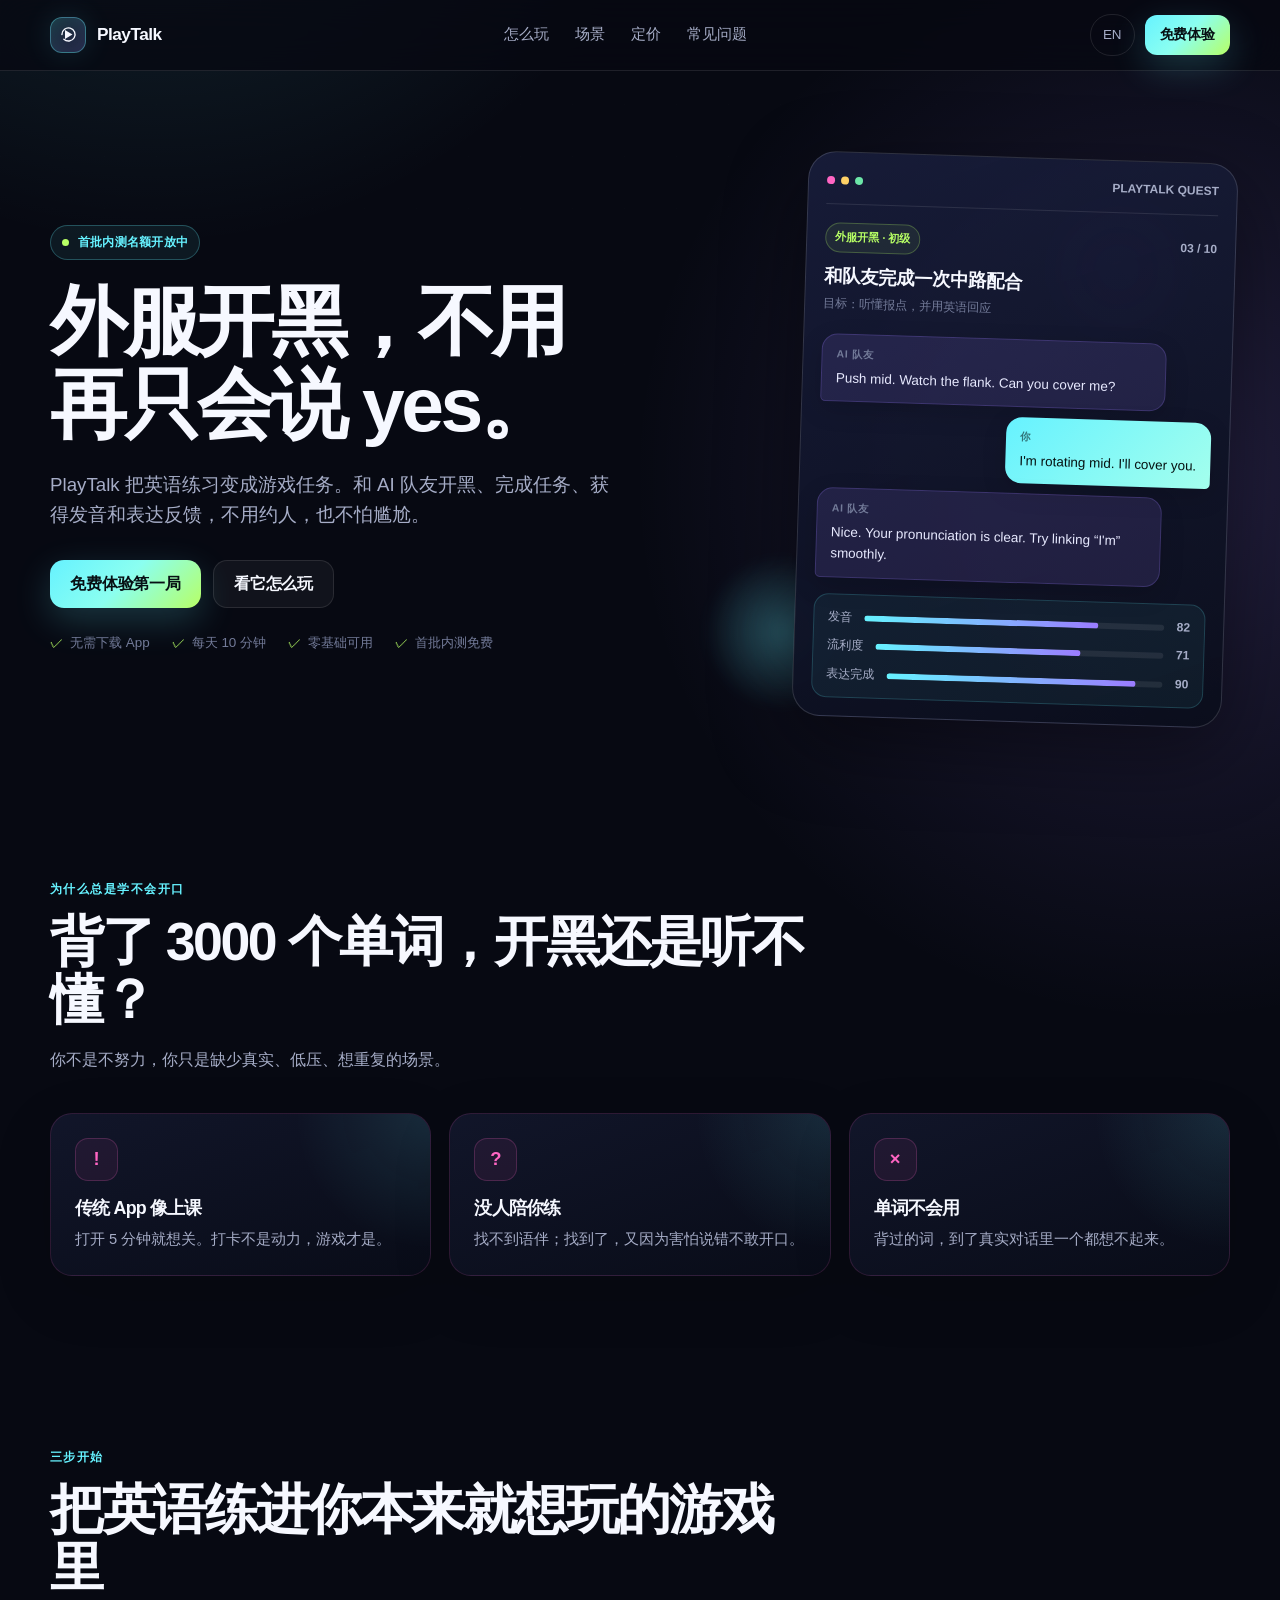
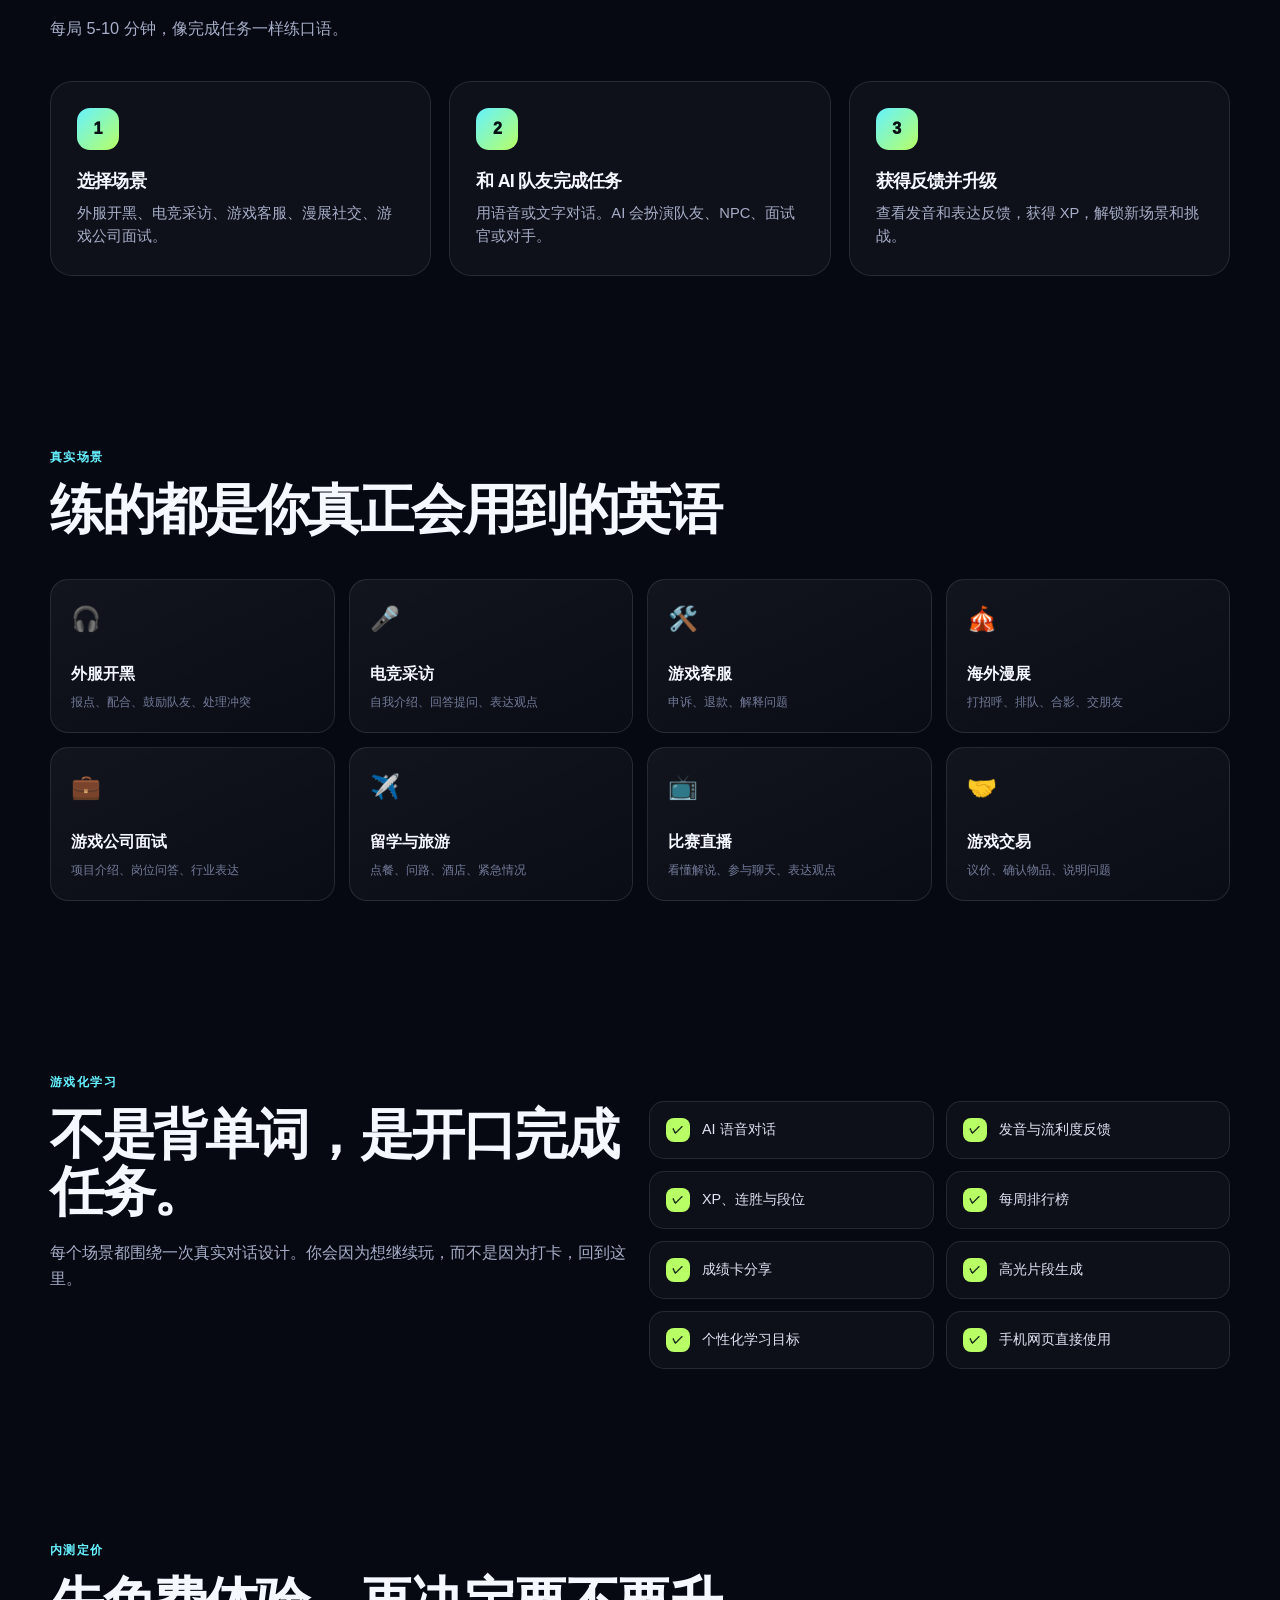
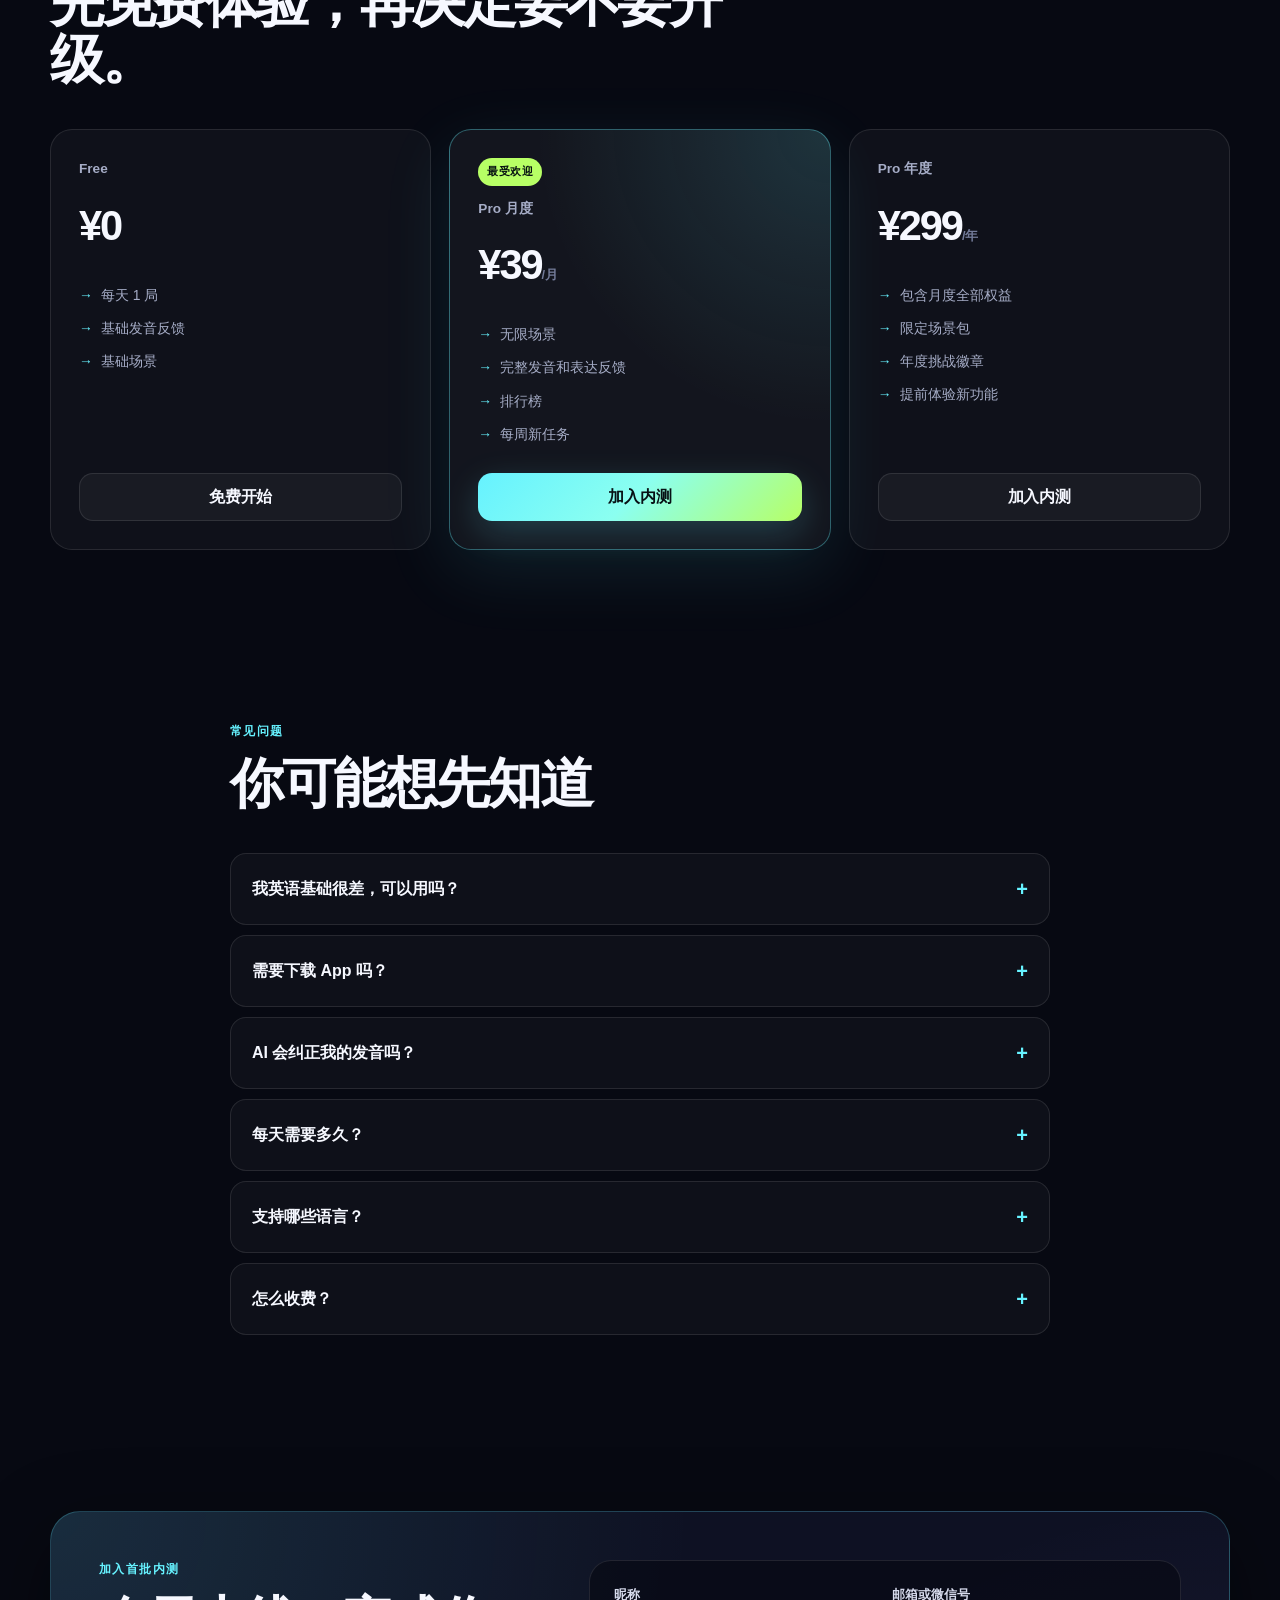
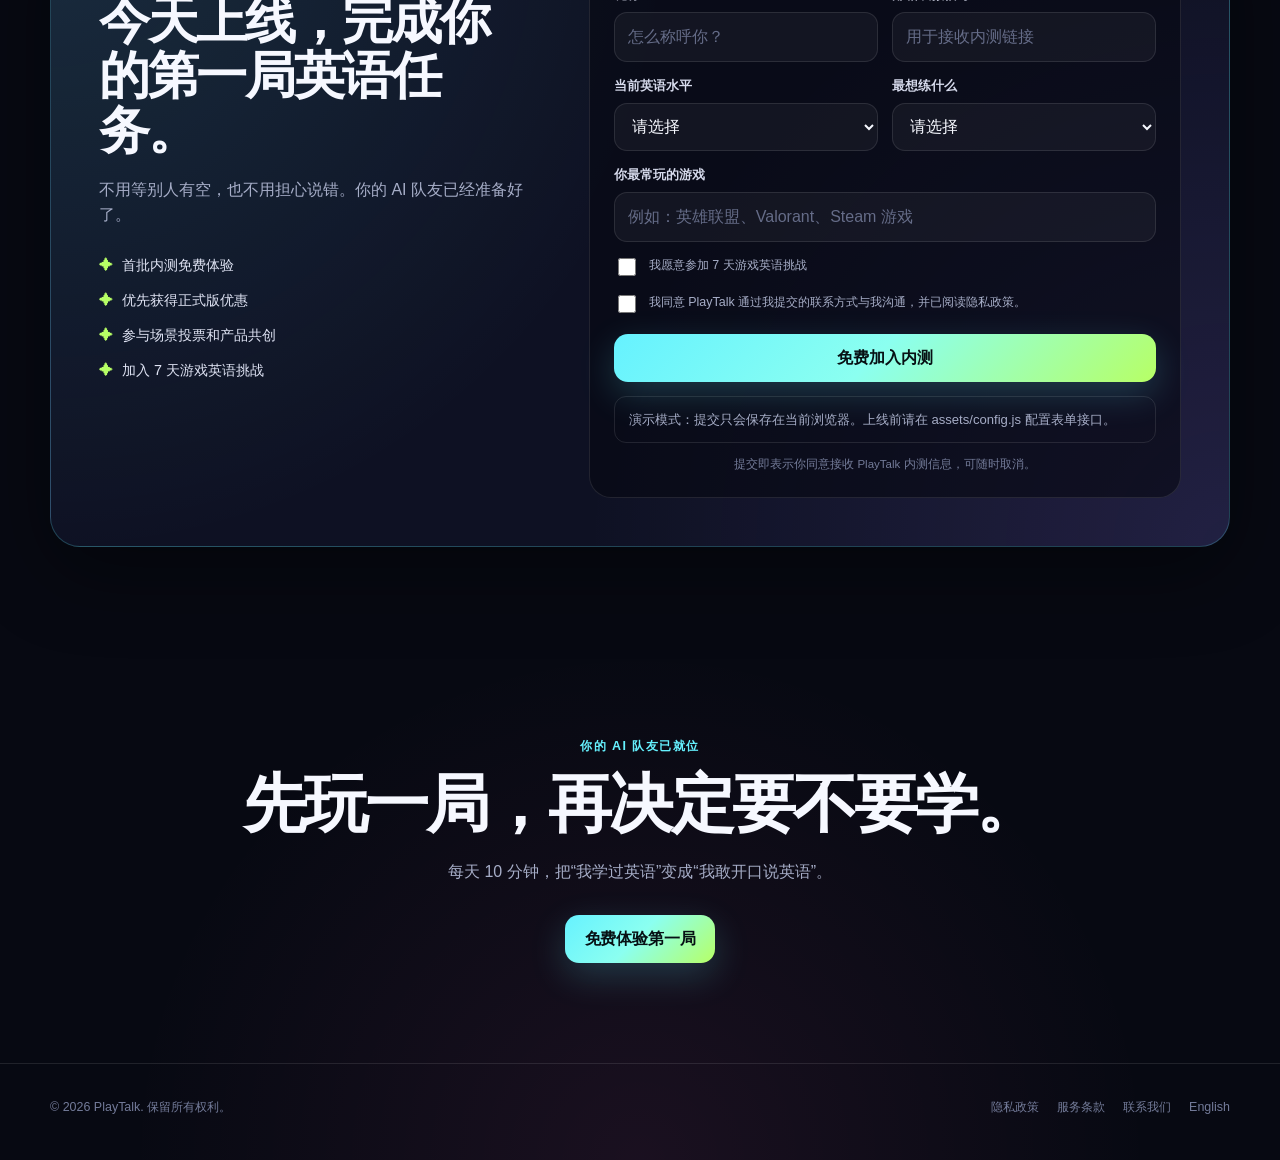
==== cn/index.html @ 06645423 "Deploy PlayTalk bilingual landing pages" ====
<!doctype html>
<html lang="zh-CN">
<head>
  <meta charset="utf-8">
  <meta name="viewport" content="width=device-width, initial-scale=1">
  <meta name="theme-color" content="#070912">
  <meta name="robots" content="noindex,nofollow">
  <title>PlayTalk｜打游戏也能练口语的 AI 游戏陪练</title>
  <meta name="description" content="每天 10 分钟，在游戏场景中练英语口语。AI 队友实时对话、发音纠错、游戏化升级。免费体验第一局。">
  <meta property="og:title" content="PlayTalk｜打游戏也能练口语">
  <meta property="og:description" content="外服开黑，不用再只会说 yes。每天 10 分钟，像打游戏一样练口语。">
  <meta property="og:type" content="website">
  <link rel="icon" href="../assets/favicon.svg" type="image/svg+xml">
  <link rel="stylesheet" href="../assets/styles.css">
  <script src="../assets/config.js" defer></script>
  <script src="../assets/app.js" defer></script>
</head>
<body>
  <header class="site-header">
    <div class="container nav">
      <a class="brand" href="../" aria-label="PlayTalk 首页">
        <span class="brand-mark" aria-hidden="true">
          <svg viewBox="0 0 24 24" fill="none">
            <path d="M8 6.8v10.4l8.5-5.2L8 6.8Z" fill="currentColor"/>
            <path d="M4.5 12a7.5 7.5 0 1 1 2.2 5.3" stroke="currentColor" stroke-width="1.6" stroke-linecap="round"/>
          </svg>
        </span>
        <span>PlayTalk</span>
      </a>

      <nav class="nav-links" aria-label="主导航">
        <a href="#how">怎么玩</a>
        <a href="#scenarios">场景</a>
        <a href="#pricing">定价</a>
        <a href="#faq">常见问题</a>
      </nav>

      <div class="nav-actions">
        <a class="lang-switch" href="../us/" aria-label="Switch to English">EN</a>
        <a class="btn btn-primary btn-small" href="#waitlist" data-cta="nav_waitlist">免费体验</a>
      </div>
    </div>
  </header>

  <main>
    <section class="hero">
      <div class="container hero-grid">
        <div>
          <span class="eyebrow"><span class="pulse-dot"></span>首批内测名额开放中</span>
          <h1>
            <span
              data-headline-a="外服开黑，不用再只会说 yes。"
              data-headline-b="每天 10 分钟，像打游戏一样练口语。"
            >外服开黑，不用再只会说 yes。</span>
          </h1>
          <p class="hero-copy">
            PlayTalk 把英语练习变成游戏任务。和 AI 队友开黑、完成任务、获得发音和表达反馈，不用约人，也不怕尴尬。
          </p>

          <div class="hero-cta">
            <a class="btn btn-primary" href="#waitlist" data-cta="hero_primary">免费体验第一局</a>
            <a class="btn btn-secondary" href="#how" data-cta="hero_demo">看它怎么玩</a>
          </div>

          <ul class="trust-list">
            <li>无需下载 App</li>
            <li>每天 10 分钟</li>
            <li>零基础可用</li>
            <li>首批内测免费</li>
          </ul>
        </div>

        <div class="hero-visual" aria-label="PlayTalk 产品界面预览">
          <div class="orb orb-one"></div>
          <div class="orb orb-two"></div>

          <div class="device-card">
            <div class="device-top">
              <div class="device-dots" aria-hidden="true"><span></span><span></span><span></span></div>
              <span class="device-title">PLAYTALK QUEST</span>
            </div>

            <div class="quest-head">
              <span class="quest-badge">外服开黑 · 初级</span>
              <span class="device-title">03 / 10</span>
            </div>
            <div class="quest-title">和队友完成一次中路配合</div>
            <div class="quest-subtitle">目标：听懂报点，并用英语回应</div>

            <div class="chat">
              <div class="bubble ai">
                <span class="bubble-label">AI 队友</span>
                Push mid. Watch the flank. Can you cover me?
              </div>
              <div class="bubble user">
                <span class="bubble-label">你</span>
                I'm rotating mid. I'll cover you.
              </div>
              <div class="bubble ai">
                <span class="bubble-label">AI 队友</span>
                Nice. Your pronunciation is clear. Try linking “I'm” smoothly.
              </div>
            </div>

            <div class="feedback">
              <div class="feedback-row"><span>发音</span><div class="progress"><span></span></div><strong>82</strong></div>
              <div class="feedback-row"><span>流利度</span><div class="progress"><span style="width:71%"></span></div><strong>71</strong></div>
              <div class="feedback-row"><span>表达完成</span><div class="progress"><span style="width:90%"></span></div><strong>90</strong></div>
            </div>
          </div>
        </div>
      </div>
    </section>

    <section class="section" id="problem">
      <div class="container">
        <div class="section-head">
          <span class="section-kicker">为什么总是学不会开口</span>
          <h2>背了 3000 个单词，开黑还是听不懂？</h2>
          <p class="section-desc">你不是不努力，你只是缺少真实、低压、想重复的场景。</p>
        </div>

        <div class="grid grid-3">
          <article class="card pain-card">
            <div class="card-icon">!</div>
            <h3>传统 App 像上课</h3>
            <p>打开 5 分钟就想关。打卡不是动力，游戏才是。</p>
          </article>
          <article class="card pain-card">
            <div class="card-icon">?</div>
            <h3>没人陪你练</h3>
            <p>找不到语伴；找到了，又因为害怕说错不敢开口。</p>
          </article>
          <article class="card pain-card">
            <div class="card-icon">×</div>
            <h3>单词不会用</h3>
            <p>背过的词，到了真实对话里一个都想不起来。</p>
          </article>
        </div>
      </div>
    </section>

    <section class="section" id="how">
      <div class="container">
        <div class="section-head">
          <span class="section-kicker">三步开始</span>
          <h2>把英语练进你本来就想玩的游戏里</h2>
          <p class="section-desc">每局 5-10 分钟，像完成任务一样练口语。</p>
        </div>

        <div class="steps">
          <article class="step">
            <h3>选择场景</h3>
            <p>外服开黑、电竞采访、游戏客服、漫展社交、游戏公司面试。</p>
          </article>
          <article class="step">
            <h3>和 AI 队友完成任务</h3>
            <p>用语音或文字对话。AI 会扮演队友、NPC、面试官或对手。</p>
          </article>
          <article class="step">
            <h3>获得反馈并升级</h3>
            <p>查看发音和表达反馈，获得 XP，解锁新场景和挑战。</p>
          </article>
        </div>
      </div>
    </section>

    <section class="section" id="scenarios">
      <div class="container">
        <div class="section-head">
          <span class="section-kicker">真实场景</span>
          <h2>练的都是你真正会用到的英语</h2>
        </div>

        <div class="scenario-grid">
          <article class="scenario"><span>🎧</span><strong>外服开黑</strong><small>报点、配合、鼓励队友、处理冲突</small></article>
          <article class="scenario"><span>🎤</span><strong>电竞采访</strong><small>自我介绍、回答提问、表达观点</small></article>
          <article class="scenario"><span>🛠️</span><strong>游戏客服</strong><small>申诉、退款、解释问题</small></article>
          <article class="scenario"><span>🎪</span><strong>海外漫展</strong><small>打招呼、排队、合影、交朋友</small></article>
          <article class="scenario"><span>💼</span><strong>游戏公司面试</strong><small>项目介绍、岗位问答、行业表达</small></article>
          <article class="scenario"><span>✈️</span><strong>留学与旅游</strong><small>点餐、问路、酒店、紧急情况</small></article>
          <article class="scenario"><span>📺</span><strong>比赛直播</strong><small>看懂解说、参与聊天、表达观点</small></article>
          <article class="scenario"><span>🤝</span><strong>游戏交易</strong><small>议价、确认物品、说明问题</small></article>
        </div>
      </div>
    </section>

    <section class="section">
      <div class="container">
        <div class="grid grid-2">
          <div>
            <span class="section-kicker">游戏化学习</span>
            <h2>不是背单词，是开口完成任务。</h2>
            <p class="section-desc">每个场景都围绕一次真实对话设计。你会因为想继续玩，而不是因为打卡，回到这里。</p>
          </div>
          <div class="feature-list">
            <div class="feature-item"><span class="check">✓</span><p>AI 语音对话</p></div>
            <div class="feature-item"><span class="check">✓</span><p>发音与流利度反馈</p></div>
            <div class="feature-item"><span class="check">✓</span><p>XP、连胜与段位</p></div>
            <div class="feature-item"><span class="check">✓</span><p>每周排行榜</p></div>
            <div class="feature-item"><span class="check">✓</span><p>成绩卡分享</p></div>
            <div class="feature-item"><span class="check">✓</span><p>高光片段生成</p></div>
            <div class="feature-item"><span class="check">✓</span><p>个性化学习目标</p></div>
            <div class="feature-item"><span class="check">✓</span><p>手机网页直接使用</p></div>
          </div>
        </div>
      </div>
    </section>

    <section class="section" id="pricing">
      <div class="container">
        <div class="section-head">
          <span class="section-kicker">内测定价</span>
          <h2>先免费体验，再决定要不要升级。</h2>
        </div>

        <div class="pricing-grid">
          <article class="price-card">
            <span class="price-name">Free</span>
            <div class="price">¥0</div>
            <ul class="price-features">
              <li>每天 1 局</li>
              <li>基础发音反馈</li>
              <li>基础场景</li>
            </ul>
            <a class="btn btn-secondary" href="#waitlist" data-cta="pricing_free">免费开始</a>
          </article>

          <article class="price-card featured">
            <span class="popular">最受欢迎</span>
            <span class="price-name">Pro 月度</span>
            <div class="price">¥39<small>/月</small></div>
            <ul class="price-features">
              <li>无限场景</li>
              <li>完整发音和表达反馈</li>
              <li>排行榜</li>
              <li>每周新任务</li>
            </ul>
            <a class="btn btn-primary" href="#waitlist" data-cta="pricing_pro">加入内测</a>
          </article>

          <article class="price-card">
            <span class="price-name">Pro 年度</span>
            <div class="price">¥299<small>/年</small></div>
            <ul class="price-features">
              <li>包含月度全部权益</li>
              <li>限定场景包</li>
              <li>年度挑战徽章</li>
              <li>提前体验新功能</li>
            </ul>
            <a class="btn btn-secondary" href="#waitlist" data-cta="pricing_annual">加入内测</a>
          </article>
        </div>
      </div>
    </section>

    <section class="section" id="faq">
      <div class="narrow">
        <div class="section-head">
          <span class="section-kicker">常见问题</span>
          <h2>你可能想先知道</h2>
        </div>

        <div class="faq-list">
          <details>
            <summary>我英语基础很差，可以用吗？</summary>
            <p>可以。你可以从零基础场景开始，AI 会根据你的水平调整对话难度。</p>
          </details>
          <details>
            <summary>需要下载 App 吗？</summary>
            <p>前 90 天使用手机网页版，无需下载。正式 App 上线后会优先通知内测用户。</p>
          </details>
          <details>
            <summary>AI 会纠正我的发音吗？</summary>
            <p>会。每局结束后会给出重点发音、用词和流利度反馈。</p>
          </details>
          <details>
            <summary>每天需要多久？</summary>
            <p>建议每天 10 分钟，完成 1-2 局任务。</p>
          </details>
          <details>
            <summary>支持哪些语言？</summary>
            <p>首发支持英语。日语、韩语和其他语言会根据内测需求逐步开放。</p>
          </details>
          <details>
            <summary>怎么收费？</summary>
            <p>免费用户可以每天体验 1 局。Pro 用户按月或按年订阅。首批内测用户会有专属优惠。</p>
          </details>
        </div>
      </div>
    </section>

    <section class="waitlist-section" id="waitlist">
      <div class="container waitlist-shell">
        <div class="waitlist-copy">
          <span class="section-kicker">加入首批内测</span>
          <h2>今天上线，完成你的第一局英语任务。</h2>
          <p>不用等别人有空，也不用担心说错。你的 AI 队友已经准备好了。</p>
          <ul class="benefit-list">
            <li>首批内测免费体验</li>
            <li>优先获得正式版优惠</li>
            <li>参与场景投票和产品共创</li>
            <li>加入 7 天游戏英语挑战</li>
          </ul>
        </div>

        <form
          class="form-card"
          data-waitlist-form
          data-success-text="你已加入 PlayTalk 内测名单。我们会在 24 小时内发送第一局体验链接。"
          data-error-text="提交失败，请稍后重试，或直接发送邮件到 hello@playtalk.gg。"
          data-pending-text="正在提交..."
          data-loading-text="提交中..."
          data-demo-text="演示模式：提交只会保存在当前浏览器。上线前请在 assets/config.js 配置表单接口。"
        >
          <div class="form-grid">
            <div class="field">
              <label for="cn-name">昵称</label>
              <input id="cn-name" name="name" type="text" autocomplete="nickname" placeholder="怎么称呼你？" required>
            </div>

            <div class="field">
              <label for="cn-contact">邮箱或微信号</label>
              <input id="cn-contact" name="contact" type="text" autocomplete="email" placeholder="用于接收内测链接" required>
            </div>

            <div class="field">
              <label for="cn-level">当前英语水平</label>
              <select id="cn-level" name="level" required>
                <option value="">请选择</option>
                <option value="零基础">零基础</option>
                <option value="初级">初级</option>
                <option value="中级">中级</option>
                <option value="高级">高级</option>
              </select>
            </div>

            <div class="field">
              <label for="cn-goal">最想练什么</label>
              <select id="cn-goal" name="goal" required>
                <option value="">请选择</option>
                <option value="外服开黑">外服开黑</option>
                <option value="口语表达">日常口语</option>
                <option value="游戏行业英语">游戏行业英语</option>
                <option value="出国旅游">出国旅游</option>
                <option value="考试与留学">考试与留学</option>
              </select>
            </div>

            <div class="field full">
              <label for="cn-games">你最常玩的游戏</label>
              <input id="cn-games" name="games" type="text" placeholder="例如：英雄联盟、Valorant、Steam 游戏">
            </div>

            <label class="checkbox field full">
              <input type="checkbox" name="challenge" value="yes">
              <span>我愿意参加 7 天游戏英语挑战</span>
            </label>

            <label class="checkbox field full">
              <input type="checkbox" name="consent" value="yes" required>
              <span>我同意 PlayTalk 通过我提交的联系方式与我沟通，并已阅读隐私政策。</span>
            </label>
          </div>

          <input type="hidden" name="language" value="zh-CN">
          <input type="hidden" name="page_variant" value="a">
          <input type="hidden" name="utm_source" value="">
          <input type="hidden" name="utm_medium" value="">
          <input type="hidden" name="utm_campaign" value="">
          <input type="hidden" name="utm_content" value="">
          <input type="hidden" name="utm_term" value="">
          <input type="hidden" name="page_path" value="">
          <input type="hidden" name="page_url" value="">
          <input type="hidden" name="referrer" value="">
          <input type="hidden" name="landed_at" value="">

          <div class="honeypot" aria-hidden="true">
            <label for="cn-website">Website</label>
            <input id="cn-website" name="website" type="text" tabindex="-1" autocomplete="off">
          </div>

          <button class="btn btn-primary" type="submit">免费加入内测</button>
          <div class="form-status" data-form-status hidden role="status" aria-live="polite"></div>
          <p style="margin:12px 0 0;color:var(--muted-2);font-size:.72rem;text-align:center;">提交即表示你同意接收 PlayTalk 内测信息，可随时取消。</p>
        </form>
      </div>
    </section>

    <section class="final-cta">
      <div class="narrow">
        <span class="section-kicker">你的 AI 队友已就位</span>
        <h2>先玩一局，再决定要不要学。</h2>
        <p>每天 10 分钟，把“我学过英语”变成“我敢开口说英语”。</p>
        <a class="btn btn-primary" href="#waitlist" data-cta="final_waitlist" style="display:inline-flex;width:auto;">免费体验第一局</a>
      </div>
    </section>
  </main>

  <footer class="footer">
    <div class="container footer-inner">
      <span>© <span data-year></span> PlayTalk. 保留所有权利。</span>
      <div class="footer-links">
        <a href="../legal/privacy.html">隐私政策</a>
        <a href="../legal/terms.html">服务条款</a>
        <a href="mailto:hello@playtalk.gg">联系我们</a>
        <a href="../us/">English</a>
      </div>
    </div>
  </footer>
</body>
</html>
---- assets/styles.css ----
:root {
  --bg: #070912;
  --bg-soft: #0d1020;
  --panel: rgba(19, 23, 44, 0.82);
  --panel-solid: #13172c;
  --line: rgba(255, 255, 255, 0.1);
  --line-strong: rgba(119, 231, 255, 0.34);
  --text: #f6f8ff;
  --muted: #a6adc7;
  --muted-2: #737b99;
  --cyan: #66f2ff;
  --violet: #9b7cff;
  --pink: #ff65c3;
  --lime: #b7ff65;
  --danger: #ff6b7a;
  --success: #6ce6a8;
  --shadow: 0 24px 80px rgba(0, 0, 0, 0.42);
  --radius: 22px;
  --radius-sm: 14px;
  --max: 1180px;
  --font: Inter, ui-sans-serif, -apple-system, BlinkMacSystemFont, "Segoe UI", "PingFang SC", "Hiragino Sans GB", "Microsoft YaHei", sans-serif;
}

* {
  box-sizing: border-box;
}

html {
  scroll-behavior: smooth;
}

body {
  margin: 0;
  color: var(--text);
  background:
    radial-gradient(circle at 12% -5%, rgba(102, 242, 255, 0.16), transparent 34rem),
    radial-gradient(circle at 92% 8%, rgba(155, 124, 255, 0.18), transparent 34rem),
    radial-gradient(circle at 50% 100%, rgba(255, 101, 195, 0.08), transparent 32rem),
    var(--bg);
  font-family: var(--font);
  line-height: 1.6;
  -webkit-font-smoothing: antialiased;
  overflow-x: hidden;
}

body::before {
  position: fixed;
  inset: 0;
  z-index: -1;
  pointer-events: none;
  content: "";
  opacity: 0.35;
  background-image:
    linear-gradient(rgba(255, 255, 255, 0.025) 1px, transparent 1px),
    linear-gradient(90deg, rgba(255, 255, 255, 0.025) 1px, transparent 1px);
  background-size: 52px 52px;
  mask-image: linear-gradient(to bottom, black, transparent 85%);
}

a {
  color: inherit;
  text-decoration: none;
}

button,
input,
select,
textarea {
  font: inherit;
}

button,
a {
  -webkit-tap-highlight-color: transparent;
}

.container {
  width: min(calc(100% - 40px), var(--max));
  margin: 0 auto;
}

.narrow {
  width: min(calc(100% - 40px), 820px);
  margin: 0 auto;
}

.site-header {
  position: sticky;
  top: 0;
  z-index: 50;
  padding: 14px 0;
  background: rgba(7, 9, 18, 0.76);
  border-bottom: 1px solid var(--line);
  backdrop-filter: blur(18px);
}

.nav {
  display: flex;
  align-items: center;
  justify-content: space-between;
  gap: 20px;
}

.brand {
  display: inline-flex;
  align-items: center;
  gap: 11px;
  font-size: 1.08rem;
  font-weight: 800;
  letter-spacing: -0.03em;
}

.brand-mark {
  display: grid;
  width: 36px;
  height: 36px;
  place-items: center;
  border: 1px solid rgba(102, 242, 255, 0.38);
  border-radius: 12px;
  background: linear-gradient(145deg, rgba(102, 242, 255, 0.18), rgba(155, 124, 255, 0.2));
  box-shadow: inset 0 0 18px rgba(102, 242, 255, 0.08), 0 0 30px rgba(102, 242, 255, 0.12);
}

.brand-mark svg {
  width: 21px;
  height: 21px;
}

.nav-links {
  display: flex;
  align-items: center;
  gap: 26px;
  color: var(--muted);
  font-size: 0.92rem;
}

.nav-links a {
  transition: color 160ms ease;
}

.nav-links a:hover {
  color: var(--text);
}

.nav-actions {
  display: flex;
  align-items: center;
  gap: 10px;
}

.lang-switch {
  display: inline-flex;
  align-items: center;
  gap: 7px;
  padding: 9px 12px;
  color: var(--muted);
  border: 1px solid var(--line);
  border-radius: 999px;
  font-size: 0.84rem;
  transition: 160ms ease;
}

.lang-switch:hover {
  color: var(--text);
  border-color: var(--line-strong);
}

.btn {
  display: inline-flex;
  align-items: center;
  justify-content: center;
  gap: 9px;
  min-height: 48px;
  padding: 0 20px;
  border: 0;
  border-radius: 14px;
  font-weight: 800;
  letter-spacing: -0.01em;
  cursor: pointer;
  transition: transform 160ms ease, box-shadow 160ms ease, border-color 160ms ease, background 160ms ease;
}

.btn:hover {
  transform: translateY(-2px);
}

.btn-primary {
  color: #071014;
  background: linear-gradient(135deg, var(--cyan), #8bfff0 48%, var(--lime));
  box-shadow: 0 12px 36px rgba(102, 242, 255, 0.2);
}

.btn-primary:hover {
  box-shadow: 0 16px 44px rgba(102, 242, 255, 0.3);
}

.btn-secondary {
  color: var(--text);
  border: 1px solid var(--line);
  background: rgba(255, 255, 255, 0.045);
}

.btn-secondary:hover {
  border-color: var(--line-strong);
  background: rgba(255, 255, 255, 0.075);
}

.btn-small {
  min-height: 40px;
  padding: 0 15px;
  border-radius: 12px;
  font-size: 0.88rem;
}

.hero {
  position: relative;
  padding: 86px 0 72px;
}

.hero-grid {
  display: grid;
  grid-template-columns: minmax(0, 1.03fr) minmax(360px, 0.97fr);
  align-items: center;
  gap: 64px;
}

.eyebrow {
  display: inline-flex;
  align-items: center;
  gap: 9px;
  padding: 7px 11px;
  color: var(--cyan);
  border: 1px solid rgba(102, 242, 255, 0.26);
  border-radius: 999px;
  background: rgba(102, 242, 255, 0.07);
  font-size: 0.78rem;
  font-weight: 750;
  letter-spacing: 0.02em;
}

.pulse-dot {
  width: 7px;
  height: 7px;
  border-radius: 50%;
  background: var(--lime);
  box-shadow: 0 0 0 0 rgba(183, 255, 101, 0.5);
  animation: pulse 1.8s infinite;
}

@keyframes pulse {
  70% {
    box-shadow: 0 0 0 8px rgba(183, 255, 101, 0);
  }
  100% {
    box-shadow: 0 0 0 0 rgba(183, 255, 101, 0);
  }
}

h1,
h2,
h3 {
  margin: 0;
  line-height: 1.08;
  letter-spacing: -0.045em;
}

h1 {
  max-width: 760px;
  margin-top: 20px;
  font-size: clamp(2.7rem, 6vw, 5rem);
  font-weight: 900;
}

.hero h1 .accent {
  color: transparent;
  background: linear-gradient(120deg, var(--cyan), var(--violet) 55%, var(--pink));
  -webkit-background-clip: text;
  background-clip: text;
}

.hero-copy {
  max-width: 630px;
  margin: 24px 0 0;
  color: var(--muted);
  font-size: clamp(1rem, 1.8vw, 1.17rem);
}

.hero-cta {
  display: flex;
  flex-wrap: wrap;
  gap: 12px;
  margin-top: 30px;
}

.trust-list {
  display: flex;
  flex-wrap: wrap;
  gap: 14px 22px;
  margin: 24px 0 0;
  padding: 0;
  color: var(--muted-2);
  font-size: 0.84rem;
  list-style: none;
}

.trust-list li::before {
  margin-right: 7px;
  color: var(--lime);
  content: "✓";
}

.hero-visual {
  position: relative;
  min-height: 480px;
}

.orb {
  position: absolute;
  border-radius: 50%;
  filter: blur(8px);
  opacity: 0.7;
}

.orb-one {
  top: 18px;
  right: 16px;
  width: 190px;
  height: 190px;
  background: radial-gradient(circle, rgba(155, 124, 255, 0.55), transparent 68%);
}

.orb-two {
  bottom: 10px;
  left: 12px;
  width: 160px;
  height: 160px;
  background: radial-gradient(circle, rgba(102, 242, 255, 0.46), transparent 68%);
}

.device-card {
  position: relative;
  z-index: 1;
  width: min(100%, 430px);
  margin-left: auto;
  padding: 18px;
  border: 1px solid rgba(255, 255, 255, 0.14);
  border-radius: 28px;
  background: linear-gradient(160deg, rgba(24, 29, 58, 0.94), rgba(11, 14, 28, 0.96));
  box-shadow: var(--shadow);
  transform: rotate(1.8deg);
}

.device-top {
  display: flex;
  align-items: center;
  justify-content: space-between;
  padding-bottom: 14px;
  border-bottom: 1px solid var(--line);
}

.device-dots {
  display: flex;
  gap: 6px;
}

.device-dots span {
  width: 8px;
  height: 8px;
  border-radius: 50%;
  background: rgba(255, 255, 255, 0.2);
}

.device-dots span:first-child {
  background: var(--pink);
}

.device-dots span:nth-child(2) {
  background: #ffd166;
}

.device-dots span:last-child {
  background: var(--success);
}

.device-title {
  color: var(--muted);
  font-size: 0.75rem;
  font-weight: 700;
}

.quest-head {
  display: flex;
  align-items: center;
  justify-content: space-between;
  margin-top: 18px;
}

.quest-badge {
  padding: 5px 9px;
  color: var(--lime);
  border: 1px solid rgba(183, 255, 101, 0.25);
  border-radius: 999px;
  background: rgba(183, 255, 101, 0.07);
  font-size: 0.7rem;
  font-weight: 800;
}

.quest-title {
  margin-top: 9px;
  font-size: 1.15rem;
  font-weight: 850;
}

.quest-subtitle {
  margin-top: 3px;
  color: var(--muted-2);
  font-size: 0.76rem;
}

.chat {
  display: grid;
  gap: 10px;
  margin-top: 20px;
}

.bubble {
  max-width: 88%;
  padding: 12px 14px;
  border-radius: 16px;
  font-size: 0.84rem;
  box-shadow: 0 8px 24px rgba(0, 0, 0, 0.15);
}

.bubble.ai {
  color: #e8eaff;
  border: 1px solid rgba(155, 124, 255, 0.22);
  border-bottom-left-radius: 5px;
  background: rgba(155, 124, 255, 0.13);
}

.bubble.user {
  justify-self: end;
  color: #061111;
  border-bottom-right-radius: 5px;
  background: linear-gradient(135deg, var(--cyan), #a4ffed);
}

.bubble-label {
  display: block;
  margin-bottom: 4px;
  color: var(--muted-2);
  font-size: 0.65rem;
  font-weight: 800;
  letter-spacing: 0.08em;
  text-transform: uppercase;
}

.bubble.user .bubble-label {
  color: rgba(4, 18, 20, 0.56);
}

.feedback {
  margin-top: 16px;
  padding: 13px 14px;
  border: 1px solid rgba(102, 242, 255, 0.18);
  border-radius: 15px;
  background: rgba(102, 242, 255, 0.055);
}

.feedback-row {
  display: flex;
  align-items: center;
  justify-content: space-between;
  gap: 12px;
  color: var(--muted);
  font-size: 0.76rem;
}

.feedback-row + .feedback-row {
  margin-top: 9px;
}

.progress {
  flex: 1;
  height: 6px;
  overflow: hidden;
  border-radius: 999px;
  background: rgba(255, 255, 255, 0.08);
}

.progress span {
  display: block;
  width: 78%;
  height: 100%;
  border-radius: inherit;
  background: linear-gradient(90deg, var(--cyan), var(--violet));
}

.section {
  padding: 86px 0;
}

.section-tight {
  padding: 62px 0;
}

.section-head {
  max-width: 760px;
  margin-bottom: 40px;
}

.section-kicker {
  display: block;
  margin-bottom: 13px;
  color: var(--cyan);
  font-size: 0.78rem;
  font-weight: 850;
  letter-spacing: 0.12em;
  text-transform: uppercase;
}

.section h2 {
  font-size: clamp(2rem, 4.2vw, 3.35rem);
  font-weight: 880;
}

.section-desc {
  margin: 18px 0 0;
  color: var(--muted);
  font-size: 1.02rem;
}

.grid {
  display: grid;
  gap: 18px;
}

.grid-3 {
  grid-template-columns: repeat(3, minmax(0, 1fr));
}

.grid-2 {
  grid-template-columns: repeat(2, minmax(0, 1fr));
}

.card {
  position: relative;
  padding: 24px;
  overflow: hidden;
  border: 1px solid var(--line);
  border-radius: var(--radius);
  background: linear-gradient(160deg, rgba(21, 25, 48, 0.78), rgba(10, 13, 26, 0.76));
  box-shadow: 0 18px 60px rgba(0, 0, 0, 0.14);
}

.card::after {
  position: absolute;
  top: 0;
  right: 0;
  width: 140px;
  height: 140px;
  content: "";
  background: radial-gradient(circle at top right, rgba(102, 242, 255, 0.12), transparent 68%);
}

.card-icon {
  display: grid;
  width: 43px;
  height: 43px;
  margin-bottom: 18px;
  place-items: center;
  border: 1px solid rgba(102, 242, 255, 0.2);
  border-radius: 13px;
  color: var(--cyan);
  background: rgba(102, 242, 255, 0.07);
  font-size: 1.15rem;
  font-weight: 900;
}

.card h3 {
  font-size: 1.12rem;
  font-weight: 850;
}

.card p {
  margin: 10px 0 0;
  color: var(--muted);
  font-size: 0.92rem;
}

.pain-card {
  border-color: rgba(255, 101, 195, 0.14);
}

.pain-card .card-icon {
  color: var(--pink);
  border-color: rgba(255, 101, 195, 0.2);
  background: rgba(255, 101, 195, 0.07);
}

.steps {
  display: grid;
  grid-template-columns: repeat(3, minmax(0, 1fr));
  gap: 18px;
  counter-reset: step;
}

.step {
  position: relative;
  padding: 26px;
  border: 1px solid var(--line);
  border-radius: var(--radius);
  background: rgba(255, 255, 255, 0.035);
  counter-increment: step;
}

.step::before {
  display: grid;
  width: 42px;
  height: 42px;
  margin-bottom: 22px;
  place-items: center;
  color: #071014;
  border-radius: 13px;
  background: linear-gradient(135deg, var(--cyan), var(--lime));
  font-weight: 950;
  content: counter(step);
}

.step h3 {
  font-size: 1.12rem;
}

.step p {
  margin: 10px 0 0;
  color: var(--muted);
  font-size: 0.92rem;
}

.scenario-grid {
  display: grid;
  grid-template-columns: repeat(4, minmax(0, 1fr));
  gap: 14px;
}

.scenario {
  min-height: 140px;
  padding: 20px;
  border: 1px solid var(--line);
  border-radius: 18px;
  background: linear-gradient(155deg, rgba(255, 255, 255, 0.05), rgba(255, 255, 255, 0.02));
  transition: transform 160ms ease, border-color 160ms ease;
}

.scenario:hover {
  transform: translateY(-4px);
  border-color: var(--line-strong);
}

.scenario span {
  display: inline-block;
  margin-bottom: 24px;
  font-size: 1.5rem;
}

.scenario strong {
  display: block;
  font-size: 0.97rem;
}

.scenario small {
  display: block;
  margin-top: 7px;
  color: var(--muted-2);
  font-size: 0.77rem;
  line-height: 1.45;
}

.feature-list {
  display: grid;
  grid-template-columns: repeat(2, minmax(0, 1fr));
  gap: 12px;
  margin-top: 28px;
}

.feature-item {
  display: flex;
  align-items: flex-start;
  gap: 12px;
  padding: 16px;
  border: 1px solid var(--line);
  border-radius: 15px;
  background: rgba(255, 255, 255, 0.03);
}

.feature-item .check {
  display: grid;
  flex: 0 0 24px;
  width: 24px;
  height: 24px;
  place-items: center;
  color: #061111;
  border-radius: 8px;
  background: var(--lime);
  font-size: 0.72rem;
  font-weight: 950;
}

.feature-item p {
  margin: 0;
  color: #dfe3f3;
  font-size: 0.9rem;
}

.pricing-grid {
  display: grid;
  grid-template-columns: repeat(3, minmax(0, 1fr));
  align-items: stretch;
  gap: 18px;
}

.price-card {
  display: flex;
  flex-direction: column;
  padding: 28px;
  border: 1px solid var(--line);
  border-radius: var(--radius);
  background: rgba(255, 255, 255, 0.035);
}

.price-card.featured {
  border-color: rgba(102, 242, 255, 0.35);
  background:
    radial-gradient(circle at top right, rgba(102, 242, 255, 0.14), transparent 52%),
    rgba(255, 255, 255, 0.05);
  box-shadow: 0 20px 70px rgba(102, 242, 255, 0.1);
}

.popular {
  align-self: flex-start;
  margin-bottom: 12px;
  padding: 5px 9px;
  color: #061111;
  border-radius: 999px;
  background: var(--lime);
  font-size: 0.68rem;
  font-weight: 900;
  letter-spacing: 0.04em;
  text-transform: uppercase;
}

.price-name {
  color: var(--muted);
  font-size: 0.85rem;
  font-weight: 800;
}

.price {
  margin-top: 13px;
  font-size: 2.6rem;
  font-weight: 900;
  letter-spacing: -0.05em;
}

.price small {
  color: var(--muted-2);
  font-size: 0.8rem;
  font-weight: 650;
  letter-spacing: 0;
}

.price-features {
  display: grid;
  gap: 11px;
  margin: 24px 0 28px;
  padding: 0;
  color: var(--muted);
  font-size: 0.87rem;
  list-style: none;
}

.price-features li::before {
  margin-right: 8px;
  color: var(--cyan);
  content: "→";
}

.price-card .btn {
  width: 100%;
  margin-top: auto;
}

.faq-list {
  display: grid;
  gap: 10px;
}

details {
  border: 1px solid var(--line);
  border-radius: 16px;
  background: rgba(255, 255, 255, 0.03);
}

summary {
  display: flex;
  align-items: center;
  justify-content: space-between;
  gap: 20px;
  padding: 19px 21px;
  font-weight: 800;
  cursor: pointer;
  list-style: none;
}

summary::-webkit-details-marker {
  display: none;
}

summary::after {
  color: var(--cyan);
  font-size: 1.25rem;
  content: "+";
}

details[open] summary::after {
  content: "−";
}

details p {
  margin: 0;
  padding: 0 21px 20px;
  color: var(--muted);
  font-size: 0.91rem;
}

.waitlist-section {
  padding: 90px 0;
}

.waitlist-shell {
  display: grid;
  grid-template-columns: minmax(0, 0.85fr) minmax(380px, 1.15fr);
  gap: 52px;
  align-items: start;
  padding: 48px;
  border: 1px solid rgba(102, 242, 255, 0.22);
  border-radius: 30px;
  background:
    radial-gradient(circle at 0% 0%, rgba(102, 242, 255, 0.12), transparent 48%),
    radial-gradient(circle at 100% 100%, rgba(155, 124, 255, 0.14), transparent 48%),
    rgba(16, 20, 40, 0.84);
  box-shadow: var(--shadow);
}

.waitlist-copy h2 {
  font-size: clamp(2rem, 4vw, 3.2rem);
}

.waitlist-copy p {
  margin: 18px 0 0;
  color: var(--muted);
}

.benefit-list {
  display: grid;
  gap: 12px;
  margin: 26px 0 0;
  padding: 0;
  color: #dfe3f3;
  font-size: 0.9rem;
  list-style: none;
}

.benefit-list li::before {
  margin-right: 9px;
  color: var(--lime);
  content: "✦";
}

.form-card {
  padding: 24px;
  border: 1px solid var(--line);
  border-radius: 22px;
  background: rgba(7, 9, 18, 0.6);
}

.form-grid {
  display: grid;
  grid-template-columns: repeat(2, minmax(0, 1fr));
  gap: 14px;
}

.field {
  display: grid;
  gap: 7px;
}

.field.full {
  grid-column: 1 / -1;
}

.field label {
  color: #d7dbed;
  font-size: 0.79rem;
  font-weight: 750;
}

.field input,
.field select,
.field textarea {
  width: 100%;
  min-height: 48px;
  padding: 11px 13px;
  color: var(--text);
  border: 1px solid var(--line);
  border-radius: 13px;
  outline: none;
  background: rgba(255, 255, 255, 0.045);
  transition: border-color 160ms ease, box-shadow 160ms ease;
}

.field textarea {
  min-height: 88px;
  resize: vertical;
}

.field input::placeholder,
.field textarea::placeholder {
  color: #656c88;
}

.field input:focus,
.field select:focus,
.field textarea:focus {
  border-color: rgba(102, 242, 255, 0.5);
  box-shadow: 0 0 0 4px rgba(102, 242, 255, 0.08);
}

.field select option {
  color: #111;
}

.checkbox {
  display: flex;
  align-items: flex-start;
  gap: 10px;
  color: var(--muted);
  font-size: 0.78rem;
}

.checkbox input {
  width: 18px;
  min-height: 18px;
  margin-top: 2px;
  accent-color: var(--cyan);
}

.form-card .btn {
  width: 100%;
  margin-top: 18px;
}

.form-status {
  margin-top: 14px;
  padding: 12px 14px;
  border: 1px solid var(--line);
  border-radius: 12px;
  font-size: 0.82rem;
}

.form-status[data-status="success"] {
  color: var(--success);
  border-color: rgba(108, 230, 168, 0.26);
  background: rgba(108, 230, 168, 0.07);
}

.form-status[data-status="error"] {
  color: var(--danger);
  border-color: rgba(255, 107, 122, 0.26);
  background: rgba(255, 107, 122, 0.07);
}

.form-status[data-status="pending"] {
  color: var(--muted);
}

.honeypot {
  position: absolute !important;
  width: 1px !important;
  height: 1px !important;
  padding: 0 !important;
  overflow: hidden !important;
  clip: rect(0, 0, 0, 0) !important;
  white-space: nowrap !important;
  border: 0 !important;
}

.final-cta {
  padding: 100px 0;
  text-align: center;
}

.final-cta h2 {
  font-size: clamp(2.2rem, 5vw, 4rem);
}

.final-cta p {
  max-width: 640px;
  margin: 20px auto 30px;
  color: var(--muted);
}

.footer {
  padding: 34px 0 42px;
  border-top: 1px solid var(--line);
}

.footer-inner {
  display: flex;
  align-items: center;
  justify-content: space-between;
  gap: 24px;
  color: var(--muted-2);
  font-size: 0.78rem;
}

.footer-links {
  display: flex;
  flex-wrap: wrap;
  gap: 18px;
}

.footer-links a:hover {
  color: var(--text);
}

.language-page {
  min-height: 100vh;
  display: grid;
  place-items: center;
  padding: 40px 20px;
}

.language-shell {
  width: min(100%, 980px);
  text-align: center;
}

.language-shell h1 {
  margin: 22px auto 0;
  font-size: clamp(2.5rem, 7vw, 5.6rem);
}

.language-shell > p {
  max-width: 680px;
  margin: 22px auto 0;
  color: var(--muted);
  font-size: 1.06rem;
}

.language-grid {
  display: grid;
  grid-template-columns: repeat(2, minmax(0, 1fr));
  gap: 18px;
  margin-top: 44px;
  text-align: left;
}

.language-card {
  display: block;
  padding: 30px;
  border: 1px solid var(--line);
  border-radius: 24px;
  background: linear-gradient(155deg, rgba(255, 255, 255, 0.06), rgba(255, 255, 255, 0.025));
  transition: transform 180ms ease, border-color 180ms ease, box-shadow 180ms ease;
}

.language-card:hover {
  transform: translateY(-5px);
  border-color: var(--line-strong);
  box-shadow: 0 22px 70px rgba(0, 0, 0, 0.25);
}

.language-card .flag {
  font-size: 2rem;
}

.language-card h2 {
  margin-top: 20px;
  font-size: 1.6rem;
}

.language-card p {
  margin: 10px 0 24px;
  color: var(--muted);
  font-size: 0.92rem;
}

.language-card .go {
  color: var(--cyan);
  font-weight: 850;
}

.reveal {
  opacity: 0;
  transform: translateY(18px);
  transition: opacity 650ms ease, transform 650ms ease;
}

.reveal.is-visible {
  opacity: 1;
  transform: translateY(0);
}

@media (prefers-reduced-motion: reduce) {
  *,
  *::before,
  *::after {
    scroll-behavior: auto !important;
    animation-duration: 0.01ms !important;
    animation-iteration-count: 1 !important;
    transition-duration: 0.01ms !important;
  }

  .reveal {
    opacity: 1;
    transform: none;
  }
}

@media (max-width: 980px) {
  .hero {
    padding-top: 62px;
  }

  .hero-grid {
    grid-template-columns: 1fr;
    gap: 48px;
  }

  .hero-visual {
    min-height: auto;
  }

  .device-card {
    margin: 0 auto;
    transform: none;
  }

  .grid-3,
  .steps,
  .pricing-grid {
    grid-template-columns: 1fr;
  }

  .scenario-grid {
    grid-template-columns: repeat(2, minmax(0, 1fr));
  }

  .waitlist-shell {
    grid-template-columns: 1fr;
    padding: 34px;
  }
}

@media (max-width: 720px) {
  .container,
  .narrow {
    width: min(calc(100% - 28px), var(--max));
  }

  .nav-links {
    display: none;
  }

  .hero {
    padding: 50px 0 54px;
  }

  .section,
  .section-tight {
    padding: 62px 0;
  }

  .grid-2,
  .feature-list,
  .form-grid,
  .language-grid {
    grid-template-columns: 1fr;
  }

  .scenario-grid {
    grid-template-columns: 1fr;
  }

  .scenario {
    min-height: auto;
  }

  .scenario span {
    margin-bottom: 12px;
  }

  .waitlist-shell {
    padding: 26px 20px;
    border-radius: 22px;
  }

  .form-card {
    padding: 18px;
  }

  .footer-inner {
    flex-direction: column;
    align-items: flex-start;
  }

  .btn {
    width: 100%;
  }

  .hero-cta .btn {
    width: 100%;
  }
}
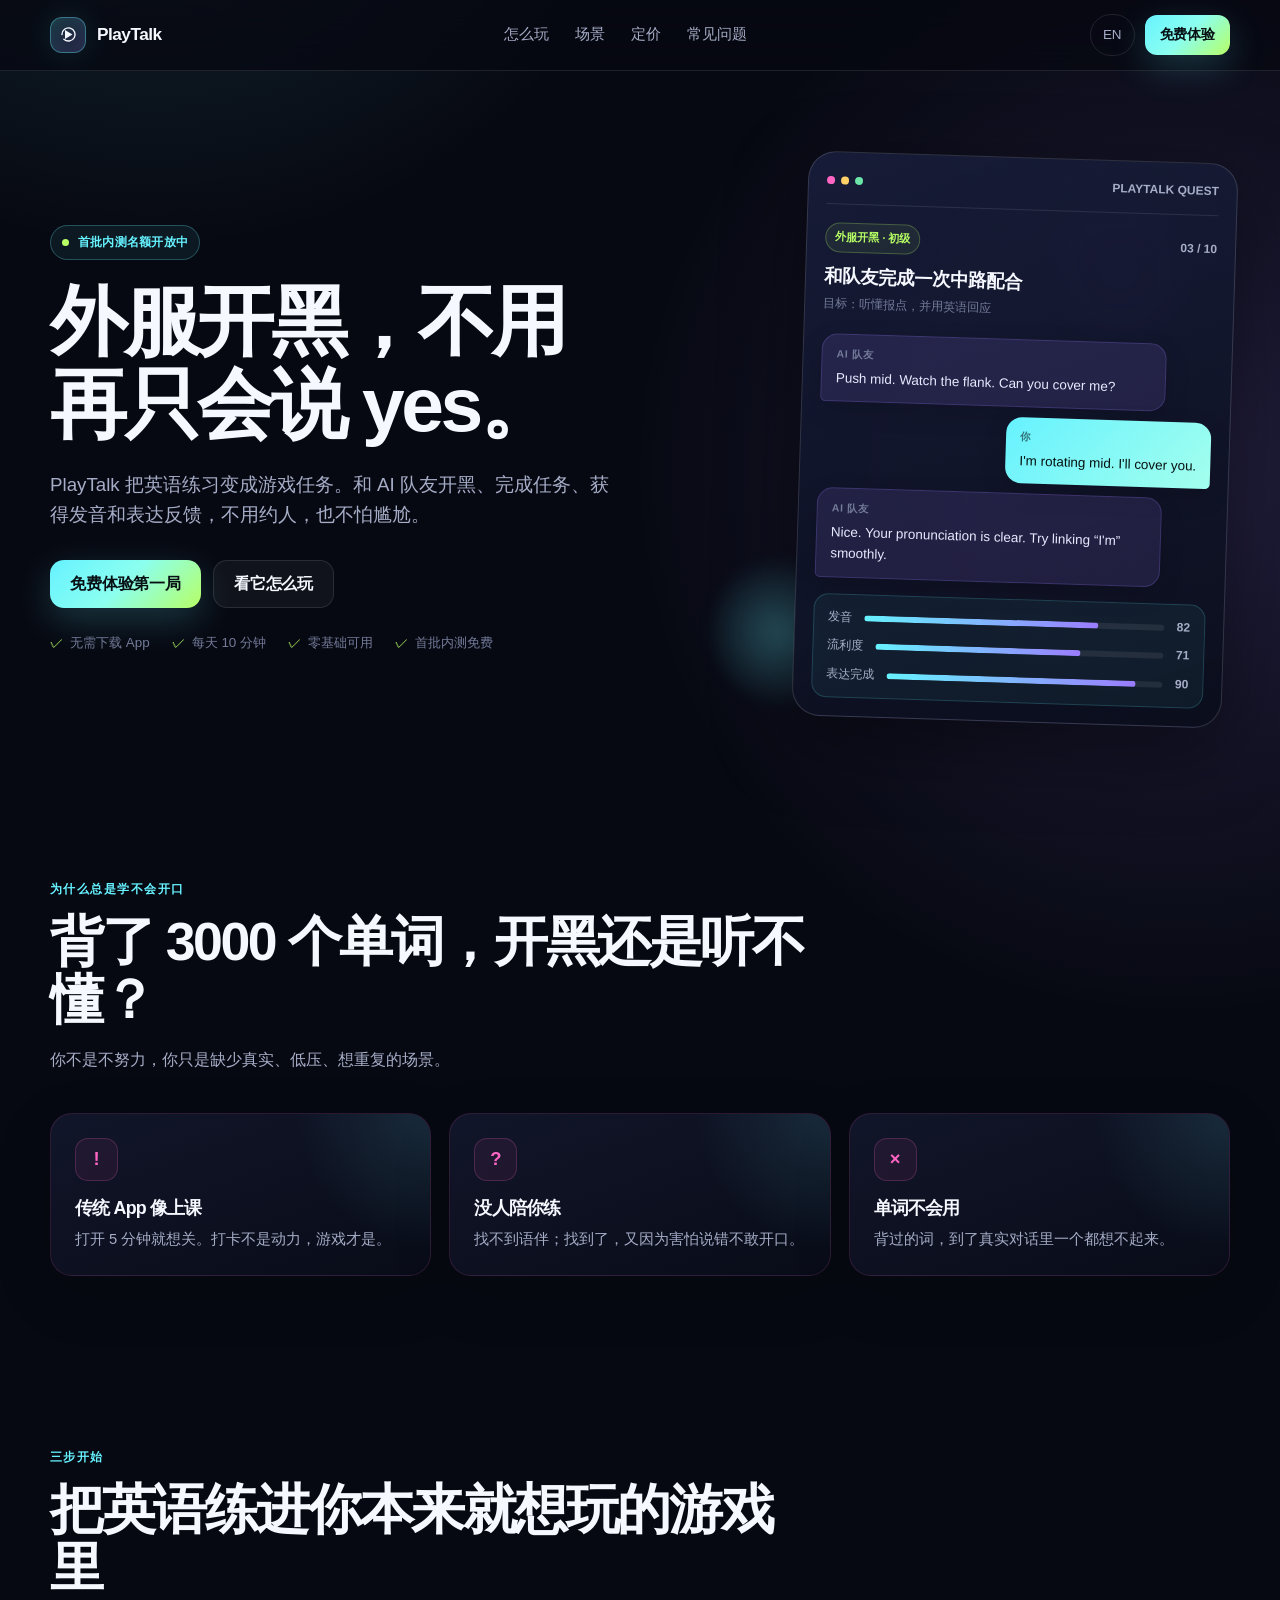
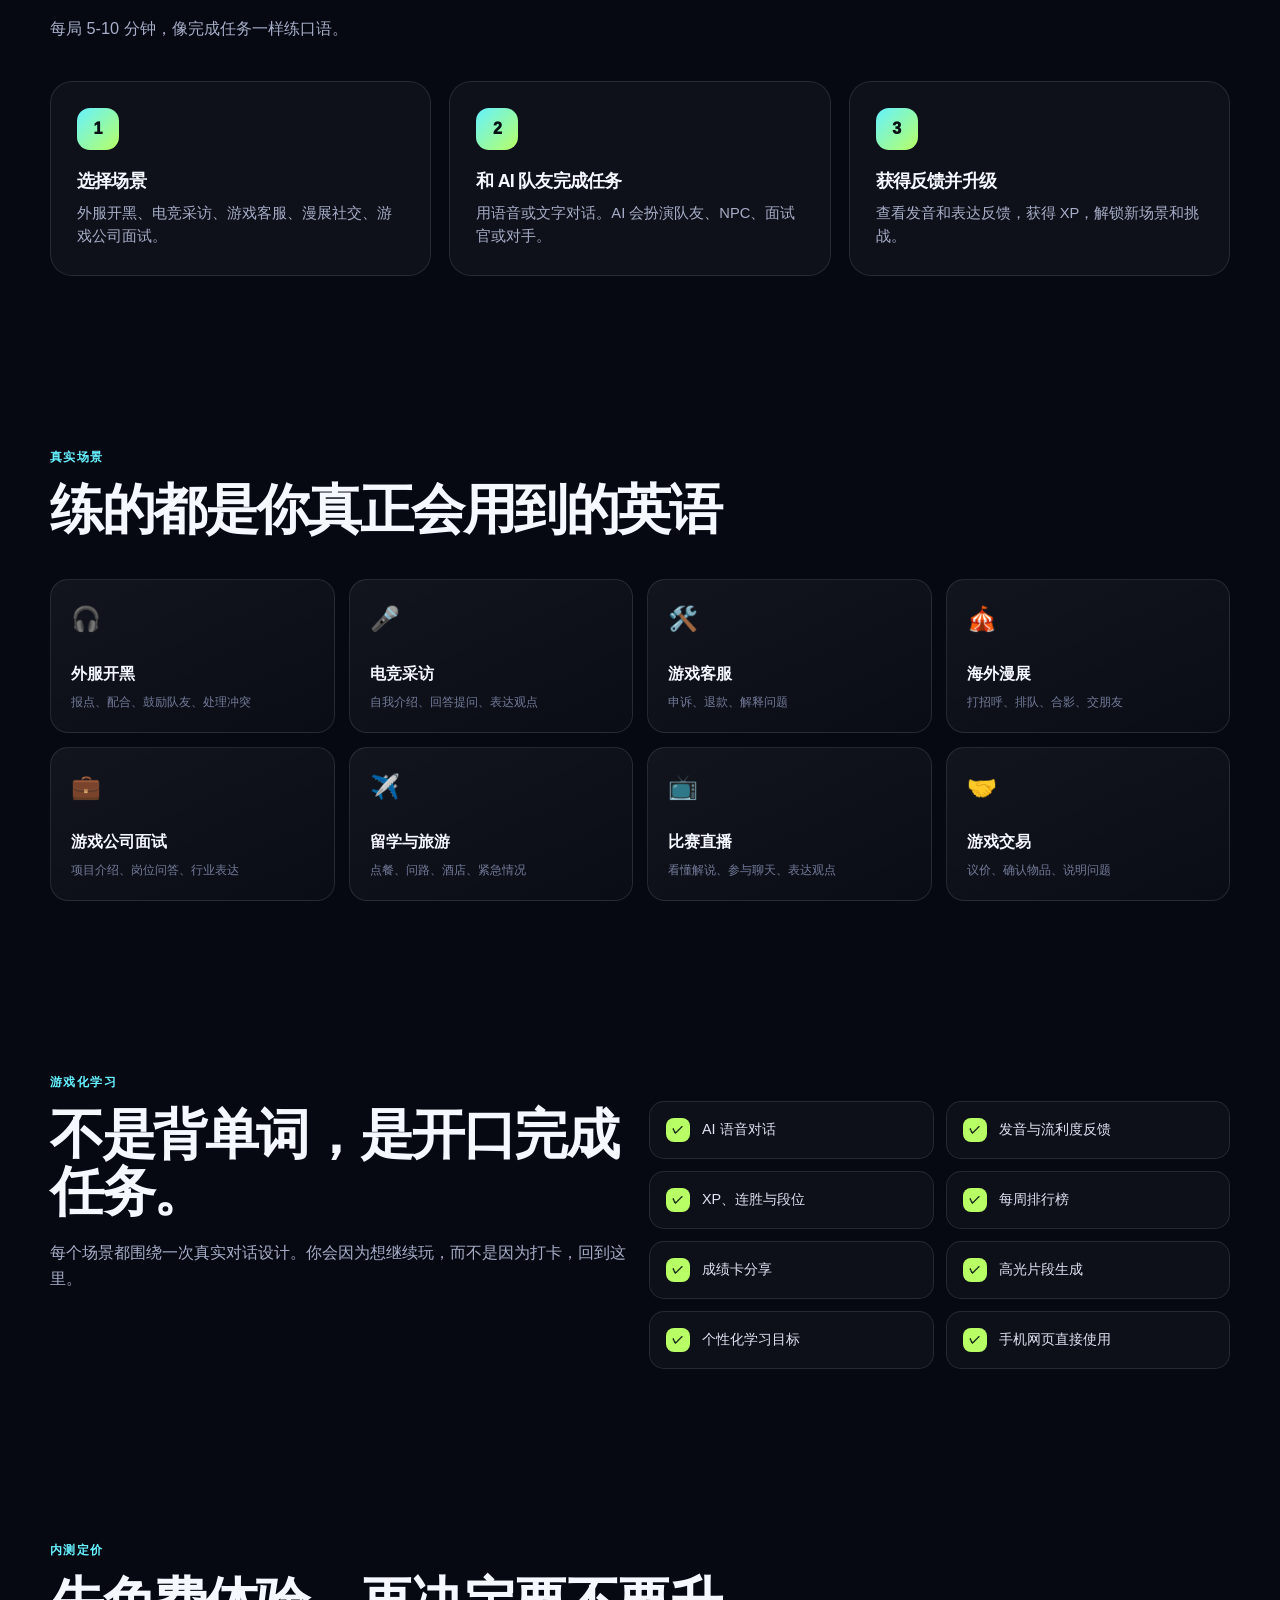
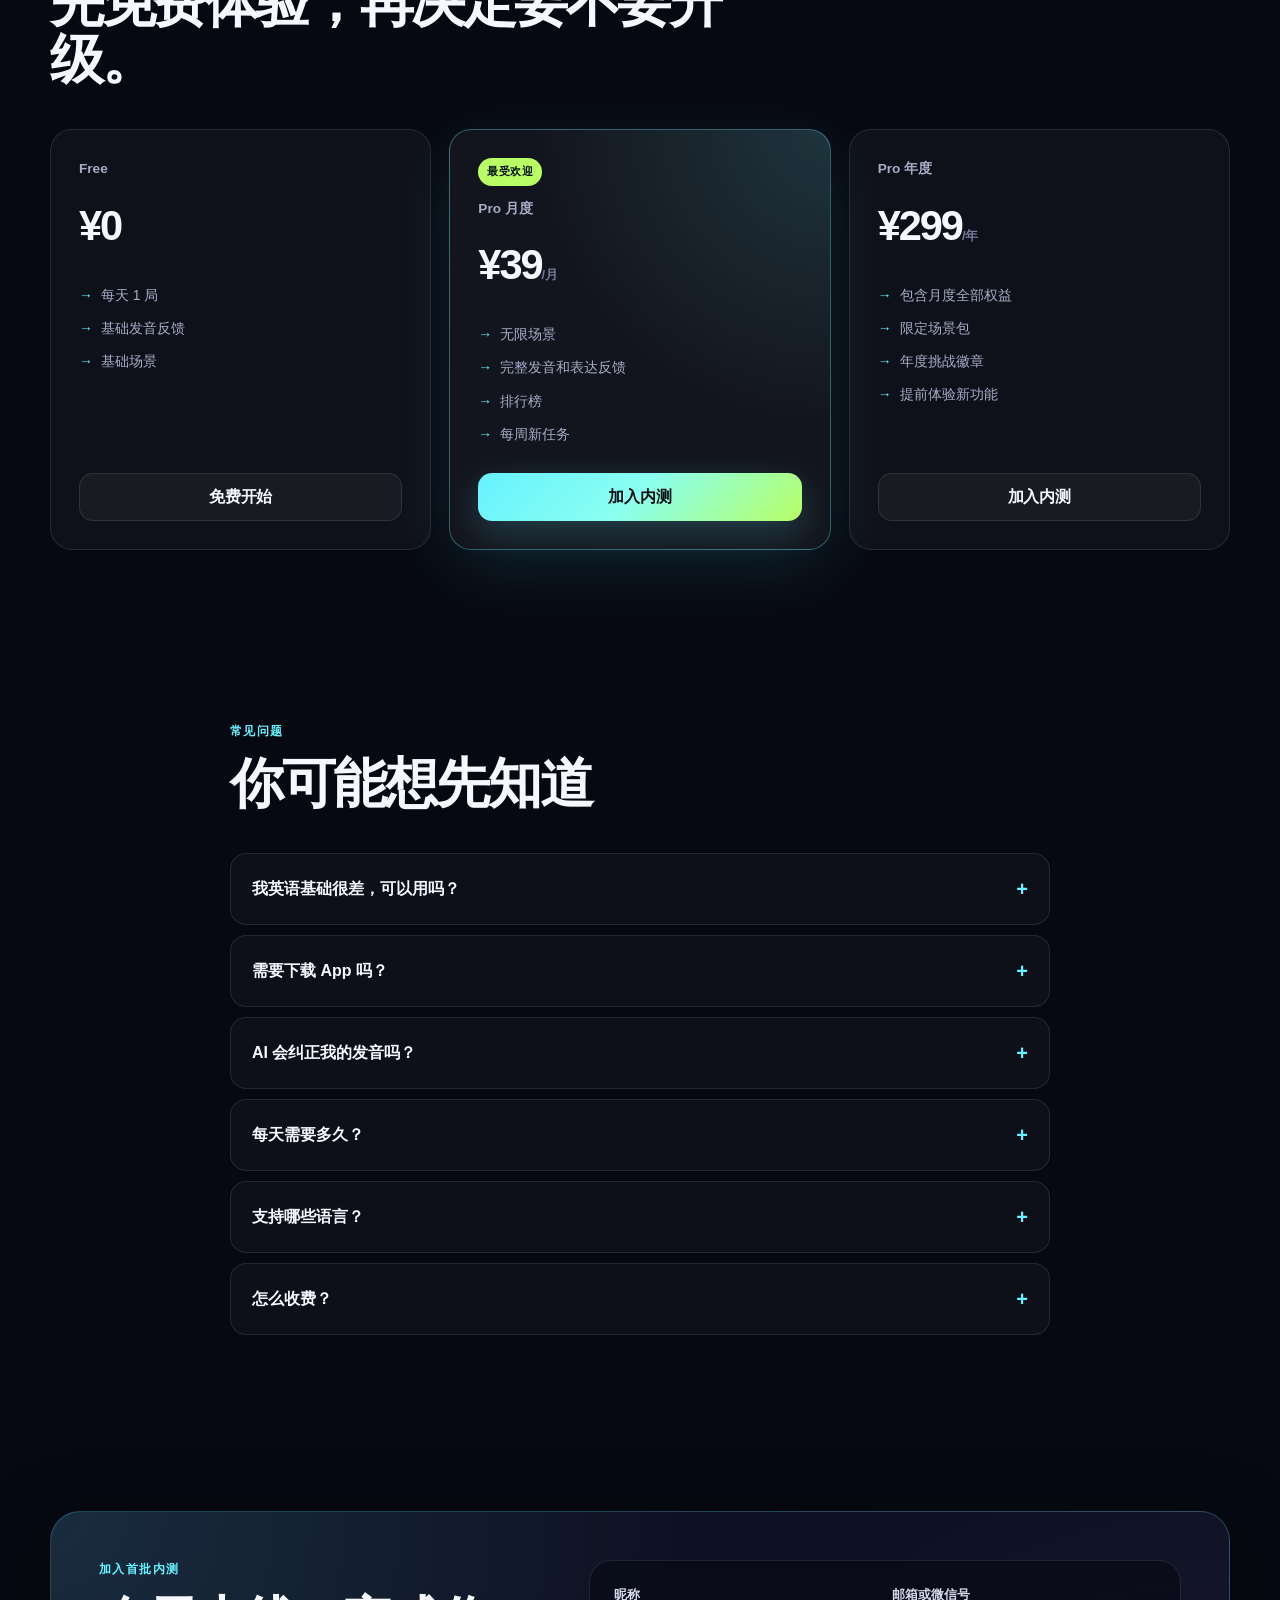
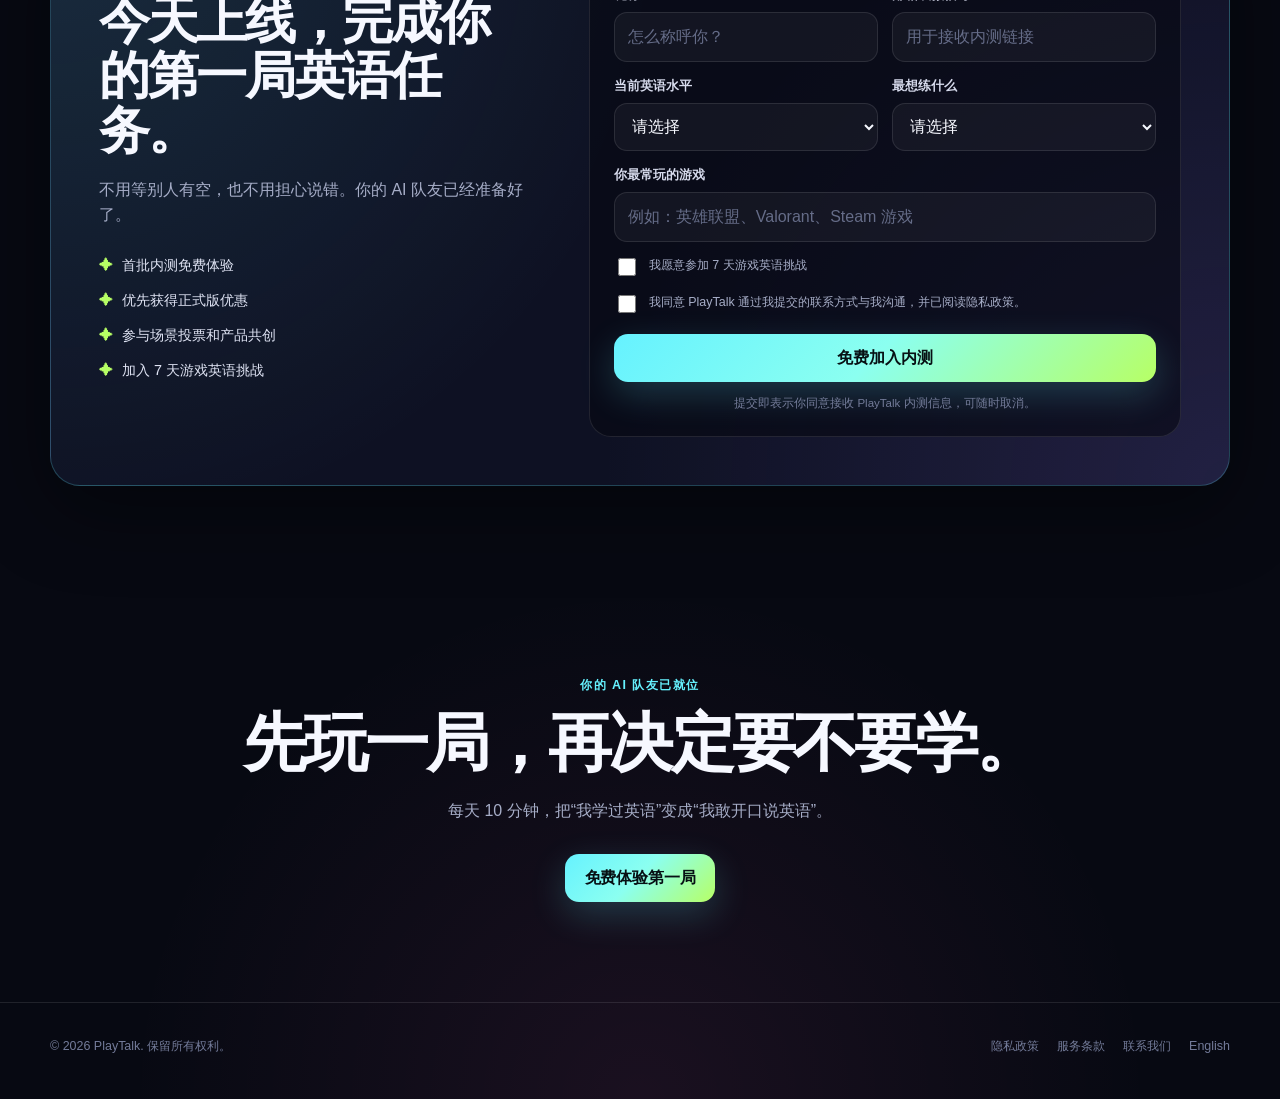
==== commit 94a8207a: "Add Netlify Forms backend" ====
--- a/cn/index.html
+++ b/cn/index.html
@@ -306,6 +306,9 @@
 
         <form
           class="form-card"
+          name="waitlist"
+          data-netlify="true"
+          netlify-honeypot="website"
           data-waitlist-form
           data-success-text="你已加入 PlayTalk 内测名单。我们会在 24 小时内发送第一局体验链接。"
           data-error-text="提交失败，请稍后重试，或直接发送邮件到 hello@playtalk.gg。"
@@ -363,6 +366,7 @@
             </label>
           </div>
 
+          <input type="hidden" name="form-name" value="waitlist">
           <input type="hidden" name="language" value="zh-CN">
           <input type="hidden" name="page_variant" value="a">
           <input type="hidden" name="utm_source" value="">
